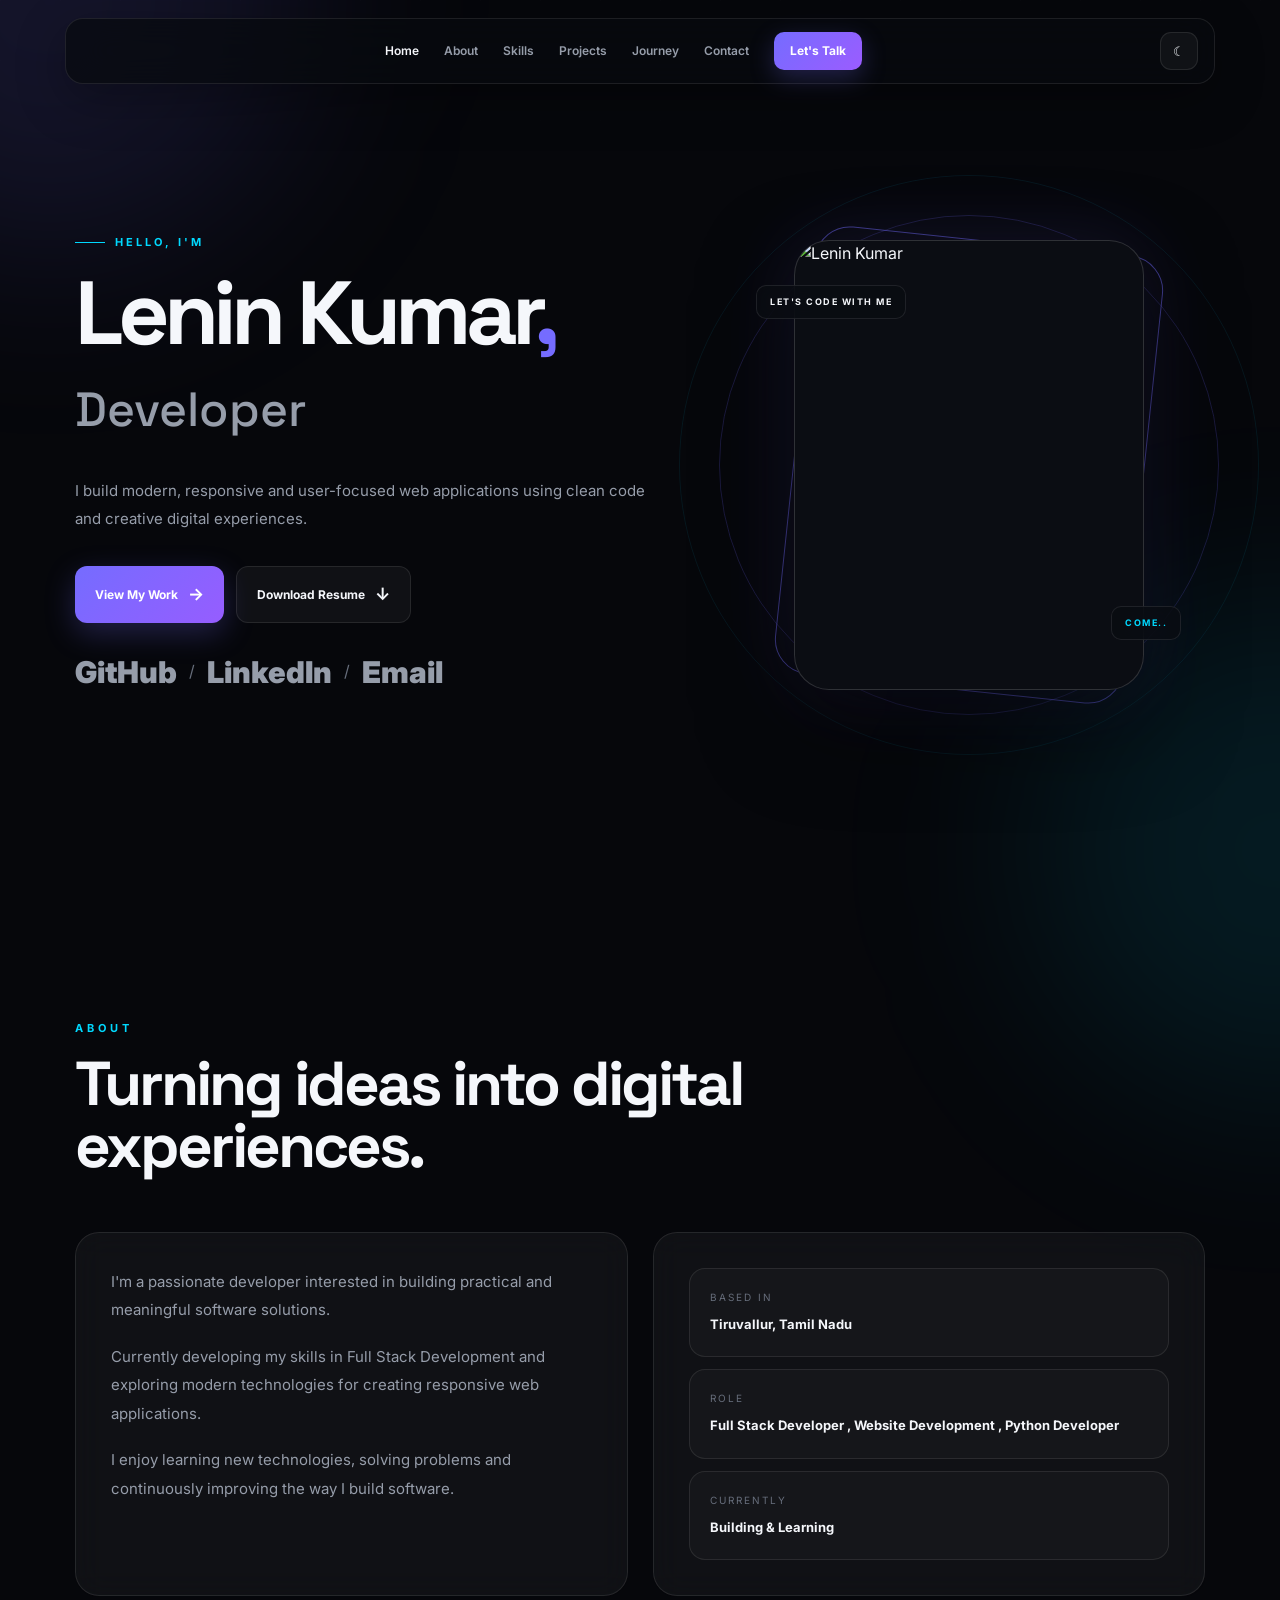
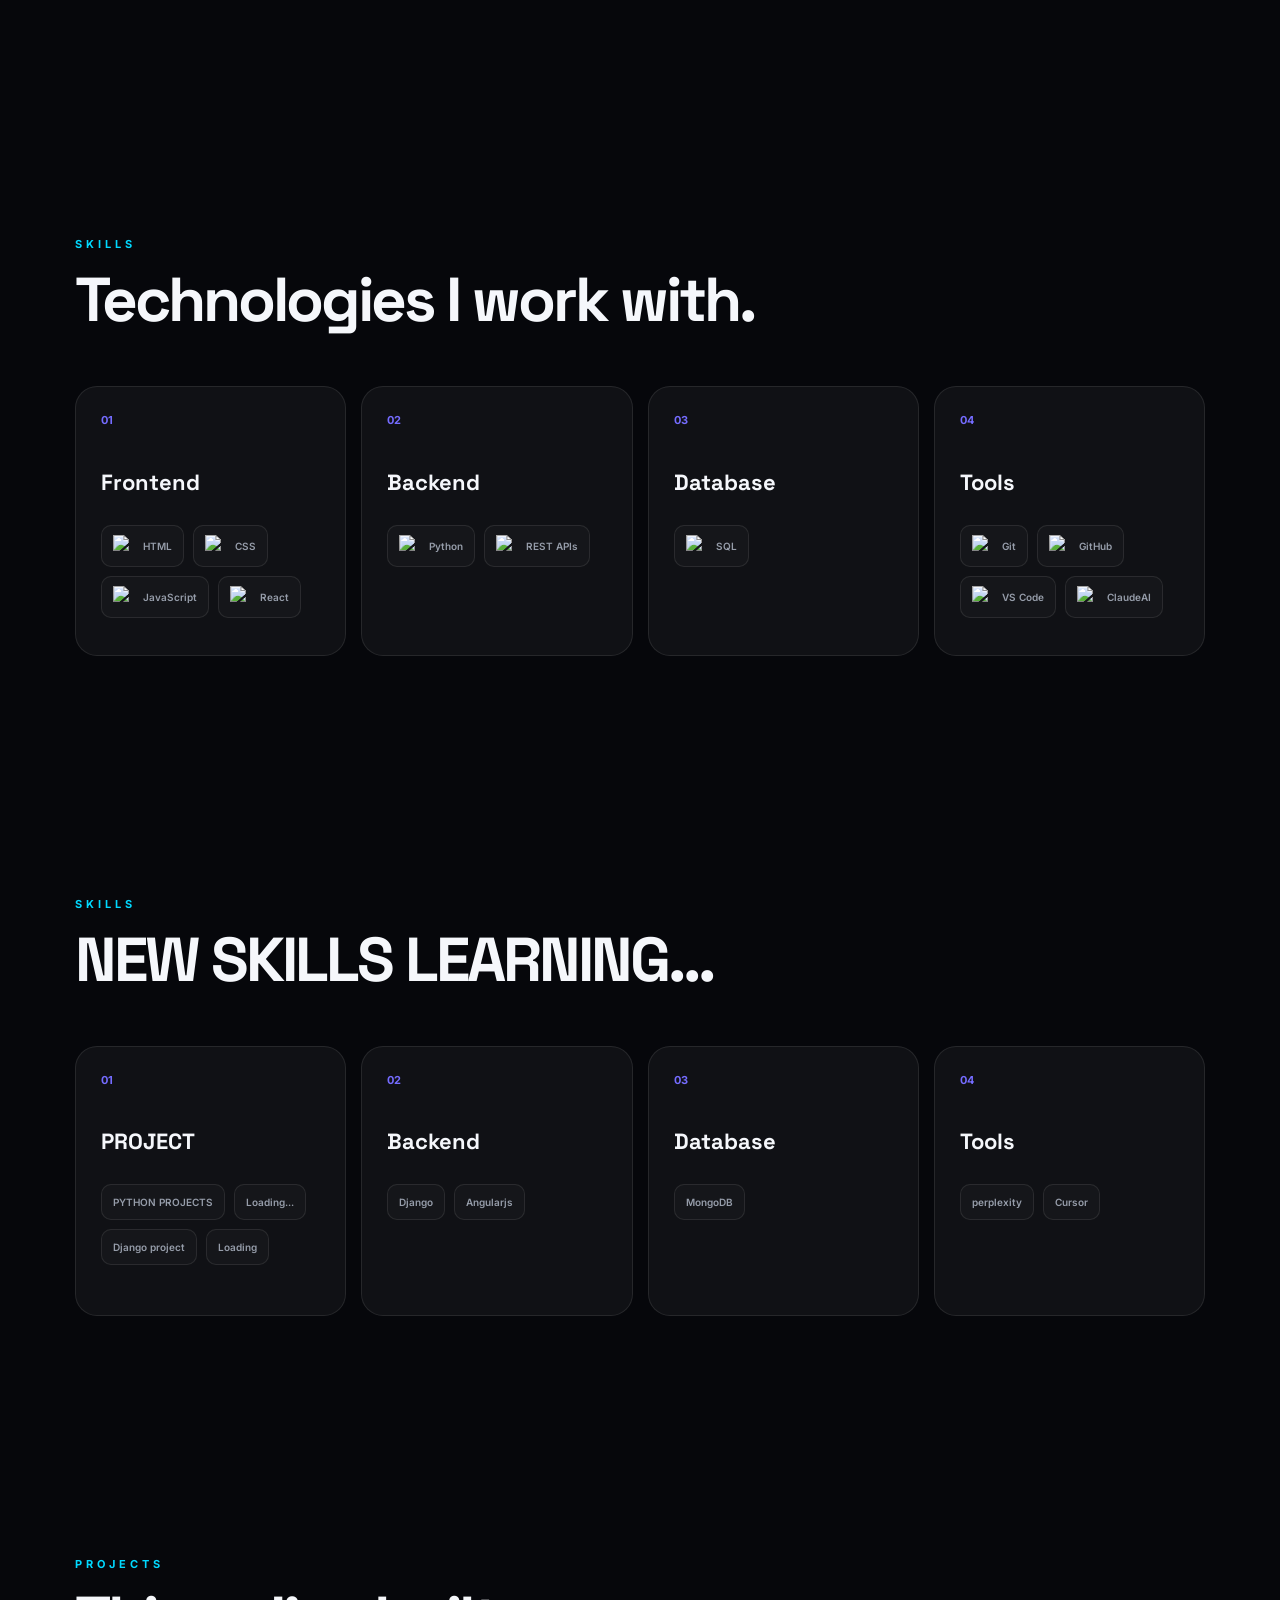
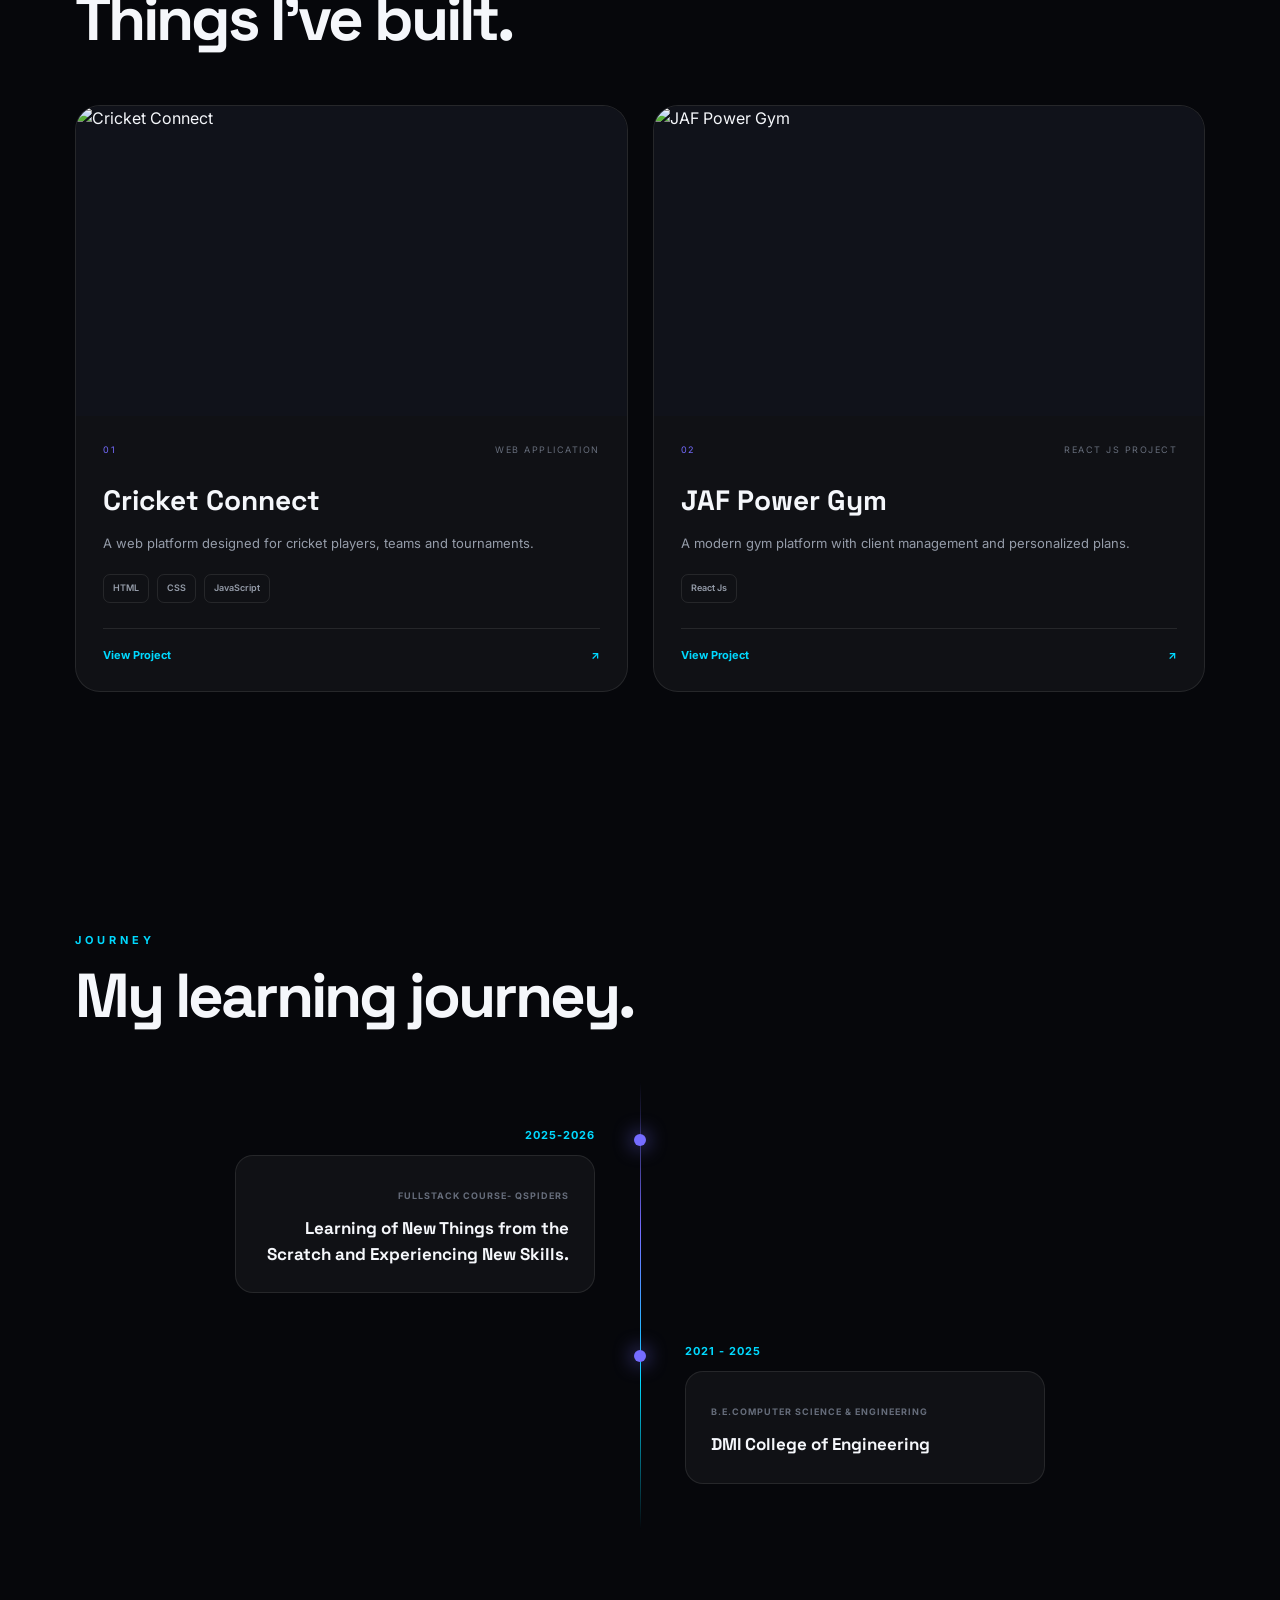
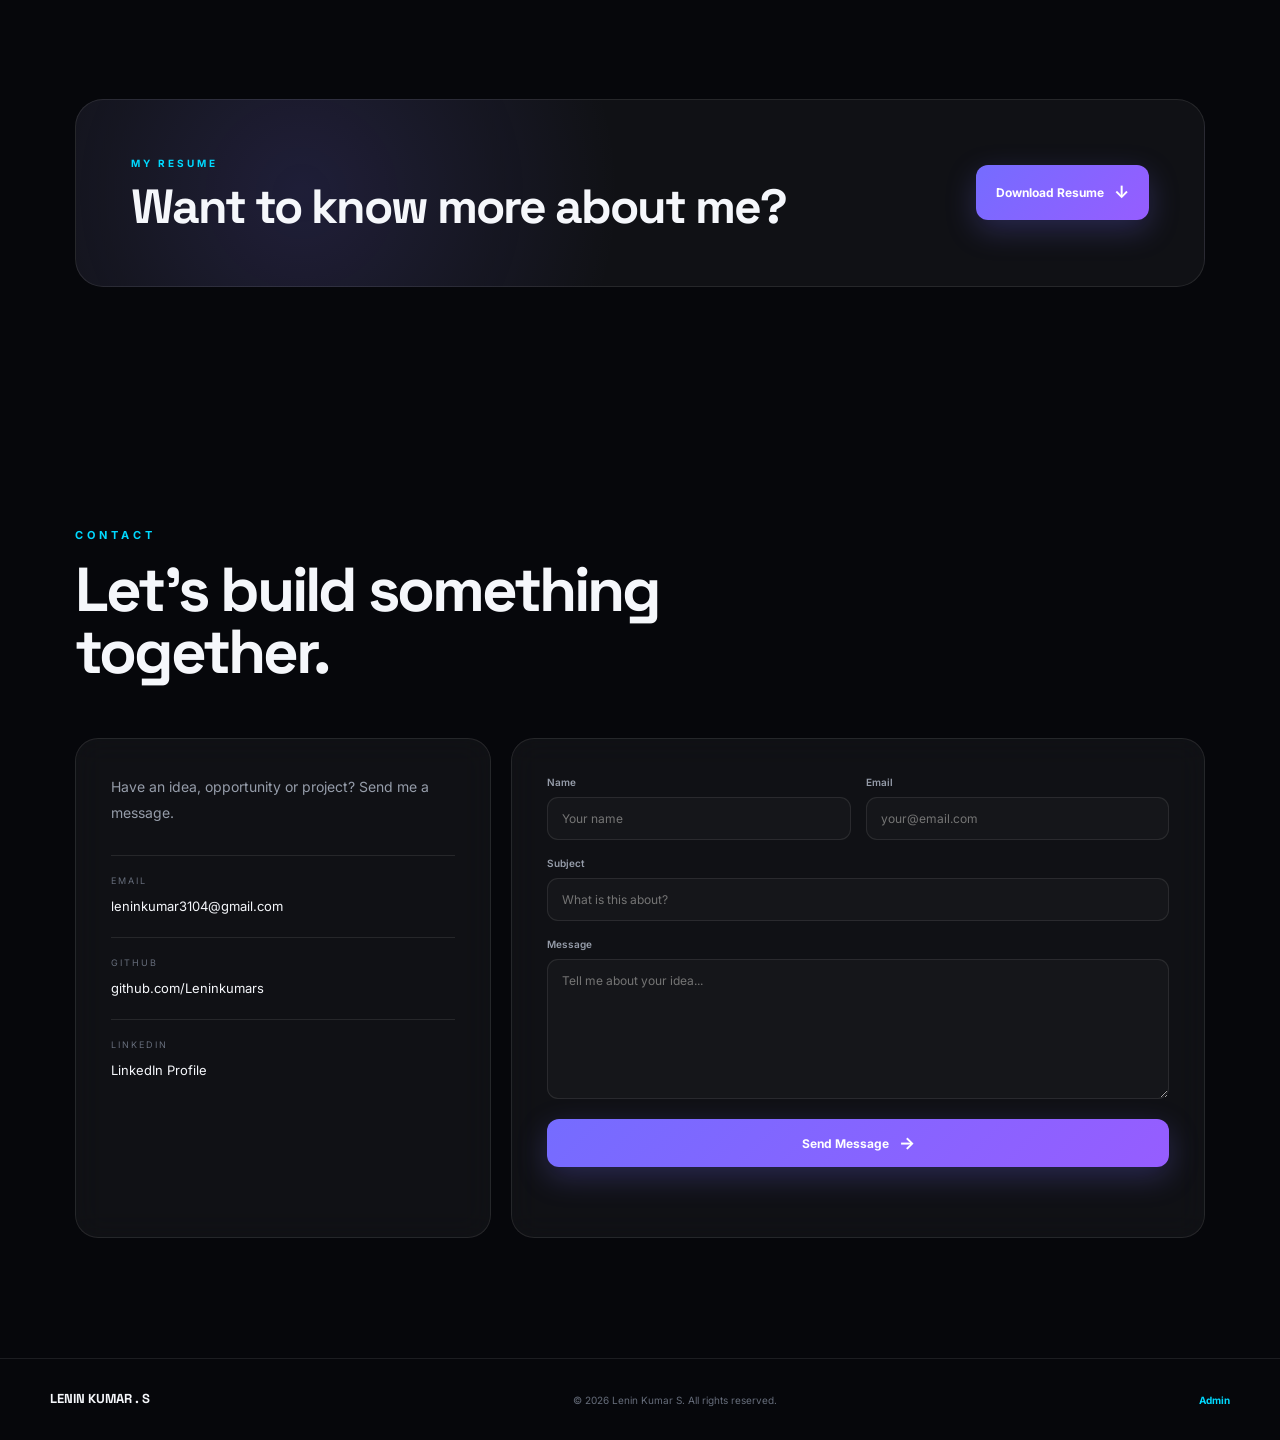
==== index.html @ 37f8642b "index.html" ====
<!DOCTYPE html>
<html lang="en">

<head>
    <meta charset="UTF-8">

    <meta name="viewport"
          content="width=device-width, initial-scale=1.0">

    <meta name="description"
          content="Lenin Kumar S - Developer Portfolio">

    <title>Lenin Kumar S | Developer</title>

    

    <link rel="preconnect"
          href="https://fonts.googleapis.com">

    <link rel="preconnect"
          href="https://fonts.gstatic.com"
          crossorigin>

    <link href="https://fonts.googleapis.com/css2?family=Inter:wght@400;500;600;700;800&family=Space+Grotesk:wght@400;500;600;700&display=swap"
          rel="stylesheet">

  <style>
    @import url('https://fonts.googleapis.com/css2?family=Inter:wght@400;500;600;700;800&family=Space+Grotesk:wght@400;500;600;700&display=swap');

:root {
    --bg: #06070b;
    --bg2: #0b0d13;

    --card: rgba(255,255,255,0.045);
    --card-hover: rgba(255,255,255,0.075);

    --text: #f5f7fb;
    --muted: #969daa;
    --muted2: #666d7b;

    --accent: #756cff;
    --accent2: #00d9ff;

    --border: rgba(255,255,255,0.09);

    --max: 1180px;

    --radius: 24px;
}

* {
    margin: 0;
    padding: 0;
    box-sizing: border-box;
}

html {
    scroll-behavior: smooth;
}

body {
    font-family: "Inter", sans-serif;

    background: var(--bg);

    color: var(--text);

    line-height: 1.6;

    overflow-x: hidden;
}

body.light {
    --bg: #f5f7fb;
    --bg2: #ffffff;

    --card: rgba(0,0,0,0.035);
    --card-hover: rgba(0,0,0,0.065);

    --text: #11131a;
    --muted: #5c6370;
    --muted2: #7d8490;

    --border: rgba(0,0,0,0.1);
}

a {
    color: inherit;
    text-decoration: none;
}

button,
input,
textarea {
    font-family: inherit;
}

/* =====================================================
   BACKGROUND
===================================================== */

.bg-grid {
    position: fixed;

    inset: 0;

    pointer-events: none;

    z-index: -5;

    opacity: .25;

    background-image:
        linear-gradient(
            rgba(255,255,255,.025) 1px,
            transparent 1px
        ),
        linear-gradient(
            90deg,
            rgba(255,255,255,.025) 1px,
            transparent 1px
        );

    background-size: 60px 60px;

    mask-image: linear-gradient(
        to bottom,
        black,
        transparent 85%
    );
}

.glow {
    position: fixed;

    width: 500px;
    height: 500px;

    border-radius: 50%;

    filter: blur(100px);

    pointer-events: none;

    z-index: -4;
}

.glow-one {
    top: -250px;
    left: -200px;

    background: rgba(117,108,255,.13);
}

.glow-two {
    right: -250px;
    bottom: -200px;

    background: rgba(0,217,255,.09);
}

/* =====================================================
   NAVBAR
===================================================== */

.navbar {
    position: fixed;

    top: 18px;
    left: 50%;

    transform: translateX(-50%);

    width: min(1150px, calc(100% - 30px));

    z-index: 1000;
}

.nav-container {
    display: flex;

    align-items: center;

    justify-content: space-between;

    padding: 13px 16px 13px 20px;

    border: 1px solid var(--border);

    border-radius: 18px;

    background: rgba(8,10,15,.72);

    backdrop-filter: blur(22px);

    box-shadow:
        0 15px 50px rgba(0,0,0,.3);
}

.light .nav-container {
    background: rgba(255,255,255,.78);
}

.logo {
    font-family: "Space Grotesk", sans-serif;

    font-size: 20px;

    font-weight: 700;

    letter-spacing: -1px;
}

.logo span {
    color: var(--accent2);
}

.nav-menu {
    display: flex;

    align-items: center;

    gap: 25px;
}

.nav-link {
    color: var(--muted);

    font-size: 12px;

    font-weight: 600;

    transition: .3s ease;
}

.nav-link:hover,
.nav-link.active {
    color: var(--text);
}

.nav-talk {
    padding: 9px 16px;

    border-radius: 10px;

    background: linear-gradient(
        135deg,
        var(--accent),
        #9b5cff
    );

    color: white;

    font-size: 12px;

    font-weight: 700;

    box-shadow:
        0 8px 25px rgba(117,108,255,.25);
}

.nav-actions {
    display: flex;

    align-items: center;

    gap: 8px;
}

.theme-toggle,
.menu-btn {
    width: 38px;
    height: 38px;

    border: 1px solid var(--border);

    border-radius: 11px;

    background: var(--card);

    color: var(--text);

    cursor: pointer;

    transition: .3s ease;
}

.theme-toggle:hover,
.menu-btn:hover {
    border-color: var(--accent);

    transform: translateY(-2px);
}

.menu-btn {
    display: none;

    font-size: 17px;
}

/* =====================================================
   GENERAL
===================================================== */

.section {
    max-width: var(--max);

    margin: auto;

    padding: 120px 25px;
}

.container {
    width: 100%;
}

.section-heading {
    max-width: 800px;

    margin-bottom: 55px;
}

.section-heading p {
    color: var(--accent2);

    font-size: 11px;

    letter-spacing: 4px;

    font-weight: 700;

    margin-bottom: 15px;
}

.section-heading h2 {
    font-family: "Space Grotesk", sans-serif;

    font-size: clamp(38px, 5vw, 62px);

    line-height: 1;

    letter-spacing: -3px;
}

/* =====================================================
   HERO
===================================================== */

.hero {
    min-height: 100vh;

    display: flex;

    align-items: center;

    padding-top: 150px;
}

.hero-container {
    width: 100%;

    display: grid;

    grid-template-columns: 1.1fr .9fr;

    align-items: center;

    gap: 80px;
}

.hero-label {
    display: flex;

    align-items: center;

    gap: 10px;

    color: var(--accent2);

    font-size: 11px;

    letter-spacing: 3px;

    font-weight: 700;

    margin-bottom: 22px;
}

.hero-label span {
    width: 30px;
    height: 1px;

    background: var(--accent2);
}

.hero h1 {
    font-family: "Space Grotesk", sans-serif;

    font-size: clamp(55px, 7vw, 95px);

    line-height: .9;

    letter-spacing: -6px;

    margin-bottom: 18px;
}

.hero h1 span {
    color: var(--accent);
}

.hero h2 {
    font-family: "Space Grotesk", sans-serif;

    font-size: clamp(28px, 4vw, 48px);

    font-weight: 500;

    color: var(--muted);

    margin-bottom: 28px;
}

.hero-description {
    max-width: 580px;

    color: var(--muted);

    font-size: 15px;

    line-height: 1.9;

    margin-bottom: 32px;
}

/* =====================================================
   BUTTONS
===================================================== */

.hero-buttons {
    display: flex;

    gap: 12px;

    flex-wrap: wrap;
}

.btn {
    display: inline-flex;

    align-items: center;

    justify-content: center;

    gap: 10px;

    padding: 14px 20px;

    border-radius: 12px;

    font-size: 12px;

    font-weight: 700;

    transition: .35s ease;
}

.btn span {
    font-size: 17px;
}

.btn-primary {
    color: white;

    background: linear-gradient(
        135deg,
        var(--accent),
        #965dff
    );

    box-shadow:
        0 10px 30px rgba(117,108,255,.25);
}

.btn-secondary {
    border: 1px solid var(--border);

    background: var(--card);

    color: var(--text);
}

.btn:hover {
    transform: translateY(-4px);
}

.btn-primary:hover {
    box-shadow:
        0 15px 40px rgba(117,108,255,.4);
}

/* =====================================================
   SOCIAL
===================================================== */

.social-links {
    display: flex;

    align-items: center;

    gap: 12px;

    margin-top: 25px;
}

.social-links a {
    color: var(--muted);

    font-size: 30px;

    font-weight: 1000;

    transition: .3s ease;
}

.social-links a:hover {
    color: var(--accent2);
}

.social-links span {
    color: var(--muted2);
}

/* =====================================================
   HERO IMAGE
===================================================== */

.hero-image-wrapper {
    position: relative;

    display: flex;

    justify-content: center;

    align-items: center;

    min-height: 500px;
}

.hero-image {
    position: relative;

    width: 350px;
    height: 450px;

    overflow: hidden;

    border-radius: 35px;

    z-index: 2;

    background: var(--bg2);

    border: 1px solid rgba(255,255,255,.15);

    box-shadow:
        0 35px 90px rgba(0,0,0,.5),
        0 0 80px rgba(117,108,255,.15);
}

.hero-image img {
    width: 100%;
    height: 100%;

    object-fit: cover;
}

.hero-image-border {
    position: absolute;

    width: 350px;
    height: 450px;

    border-radius: 35px;

    border: 1px solid var(--accent);

    transform: rotate(6deg);

    opacity: .5;
}

.image-orbit {
    position: absolute;

    border: 1px solid rgba(117,108,255,.2);

    border-radius: 50%;
}

.orbit-one {
    width: 500px;
    height: 500px;
}

.orbit-two {
    width: 580px;
    height: 580px;

    border-color: rgba(0,217,255,.08);
}

.floating-tag {
    position: absolute;

    padding: 9px 13px;

    border-radius: 10px;

    background: rgba(10,12,18,.75);

    border: 1px solid var(--border);

    backdrop-filter: blur(12px);

    color: var(--text);

    font-size: 9px;

    letter-spacing: 1.5px;

    font-weight: 700;

    z-index: 4;
}

.tag-one {
    top: 70px;
    left: 5%;
}

.tag-two {
    bottom: 75px;
    right: 5%;

    color: var(--accent2);
}

/* =====================================================
   ABOUT
===================================================== */

.about-grid {
    display: grid;

    grid-template-columns: 1fr 1fr;

    gap: 25px;
}

.about-text,
.about-info {
    padding: 35px;

    border: 1px solid var(--border);

    border-radius: var(--radius);

    background: var(--card);

    backdrop-filter: blur(15px);
}

.about-text p {
    color: var(--muted);

    font-size: 15px;

    line-height: 1.9;

    margin-bottom: 18px;
}

.about-info {
    display: flex;

    flex-direction: column;

    gap: 12px;
}

.info-box {
    padding: 20px;

    border-radius: 16px;

    background: rgba(255,255,255,.025);

    border: 1px solid var(--border);
}

.info-box span {
    display: block;

    color: var(--muted2);

    font-size: 10px;

    letter-spacing: 2px;

    text-transform: uppercase;

    margin-bottom: 6px;
}

.info-box strong {
    color: var(--text);

    font-size: 13px;

    line-height: 1.6;
}

/* =====================================================
   SKILLS
===================================================== */

.skills-grid {
    display: grid;

    grid-template-columns: repeat(4, 1fr);

    gap: 15px;
}

.skill-card {
    min-height: 270px;

    padding: 25px;

    border: 1px solid var(--border);

    border-radius: 22px;

    background: var(--card);

    transition: .4s ease;
}

.skill-card:hover {
    transform: translateY(-8px);

    background: var(--card-hover);

    border-color: rgba(117,108,255,.4);

    box-shadow:
        0 25px 60px rgba(0,0,0,.25);
}

.skill-number {
    color: var(--accent);

    font-size: 11px;

    font-weight: 700;

    margin-bottom: 35px;
}

.skill-card h3 {
    font-family: "Space Grotesk", sans-serif;

    font-size: 22px;

    margin-bottom: 25px;
}

.skill-items {
    display: flex;

    flex-wrap: wrap;

    gap: 9px;
}

.skill-item {
    display: flex;

    align-items: center;

    gap: 8px;

    padding: 9px 11px;

    border: 1px solid var(--border);

    border-radius: 10px;

    background: rgba(255,255,255,.025);

    transition: .3s ease;
}

.skill-item:hover {
    border-color: var(--accent);

    transform: translateY(-2px);
}

.skill-item img {
    width: 22px;
    height: 22px;

    object-fit: contain;
}

.skill-item span {
    font-size: 10px;

    color: var(--muted);

    font-weight: 600;
}

/* =====================================================
   PROJECTS
===================================================== */

.projects-grid {
    display: grid;

    grid-template-columns: repeat(2, 1fr);

    gap: 25px;
}

.project-card {
    overflow: hidden;

    border: 1px solid var(--border);

    border-radius: 25px;

    background: var(--card);

    transition: .45s ease;
}

.project-card:hover {
    transform: translateY(-10px);

    border-color: rgba(117,108,255,.45);

    box-shadow:
        0 30px 80px rgba(0,0,0,.4);
}

.project-image {
    position: relative;

    overflow: hidden;

    height: 310px;

    background: #10121a;
}

.project-image img {
    width: 100%;
    height: 100%;

    object-fit: cover;

    transition: .6s ease;
}

.project-card:hover .project-image img {
    transform: scale(1.07);
}

.project-overlay {
    position: absolute;

    inset: 0;

    display: flex;

    align-items: center;

    justify-content: center;

    background: rgba(5,7,12,.65);

    backdrop-filter: blur(3px);

    color: white;

    font-size: 11px;

    font-weight: 700;

    letter-spacing: 2px;

    opacity: 0;

    transition: .4s ease;
}

.project-card:hover .project-overlay {
    opacity: 1;
}

.project-content {
    padding: 27px;
}

.project-top {
    display: flex;

    justify-content: space-between;

    color: var(--muted2);

    font-size: 9px;

    letter-spacing: 1.5px;

    margin-bottom: 20px;
}

.project-top span:first-child {
    color: var(--accent);
}

.project-content h3 {
    font-family: "Space Grotesk", sans-serif;

    font-size: 28px;

    margin-bottom: 10px;
}

.project-content p {
    color: var(--muted);

    font-size: 13px;

    line-height: 1.7;

    margin-bottom: 20px;
}

.project-tech {
    display: flex;

    gap: 8px;

    flex-wrap: wrap;

    margin-bottom: 25px;
}

.project-tech span {
    padding: 6px 9px;

    border: 1px solid var(--border);

    border-radius: 7px;

    color: var(--muted);

    font-size: 9px;

    font-weight: 600;
}

.project-link {
    display: flex;

    align-items: center;

    justify-content: space-between;

    padding-top: 18px;

    border-top: 1px solid var(--border);

    color: var(--accent2);

    font-size: 11px;

    font-weight: 700;
}

/* =====================================================
   JOURNEY
===================================================== */

.timeline {
    position: relative;

    max-width: 900px;

    margin: auto;

    padding: 20px 0;
}

.timeline::before {
    content: "";

    position: absolute;

    left: 50%;

    top: 0;
    bottom: 0;

    width: 1px;

    background:
        linear-gradient(
            to bottom,
            transparent,
            var(--accent),
            var(--accent2),
            transparent
        );
}

.timeline-item {
    position: relative;

    width: 50%;

    padding: 25px 45px;
}

.timeline-item:nth-child(even) {
    margin-left: 50%;
}

.timeline-item:nth-child(odd) {
    text-align: right;
}

.timeline-dot {
    position: absolute;

    width: 12px;
    height: 12px;

    top: 32px;

    border-radius: 50%;

    background: var(--accent);

    box-shadow:
        0 0 20px var(--accent);
}

.timeline-item:nth-child(odd) .timeline-dot {
    right: -6px;
}

.timeline-item:nth-child(even) .timeline-dot {
    left: -6px;
}

.timeline-year {
    color: var(--accent2);

    font-size: 11px;

    font-weight: 700;

    letter-spacing: 1px;

    margin-bottom: 10px;
}

.timeline-content {
    padding: 25px;

    border: 1px solid var(--border);

    border-radius: 18px;

    background: var(--card);

    transition: .35s ease;
}

.timeline-content:hover {
    transform: translateY(-5px);

    border-color: rgba(117,108,255,.4);
}

.timeline-content span {
    color: var(--muted2);

    font-size: 9px;

    letter-spacing: 1px;

    font-weight: 700;
}

.timeline-content h3 {
    font-family: "Space Grotesk", sans-serif;

    font-size: 17px;

    line-height: 1.5;

    margin-top: 10px;
}

/* =====================================================
   RESUME
===================================================== */

.resume {
    padding-top: 50px;
}

.resume-box {
    display: flex;

    align-items: center;

    justify-content: space-between;

    gap: 30px;

    padding: 55px;

    border: 1px solid var(--border);

    border-radius: 28px;

    background:
        radial-gradient(
            circle at 20% 50%,
            rgba(117,108,255,.15),
            transparent 35%
        ),
        var(--card);
}

.resume-box p {
    color: var(--accent2);

    font-size: 10px;

    letter-spacing: 3px;

    font-weight: 700;

    margin-bottom: 12px;
}

.resume-box h2 {
    font-family: "Space Grotesk", sans-serif;

    font-size: clamp(28px, 4vw, 48px);

    line-height: 1;

    letter-spacing: -2px;
}

/* =====================================================
   CONTACT
===================================================== */

.contact-grid {
    display: grid;

    grid-template-columns: .75fr 1.25fr;

    gap: 20px;
}

.contact-info,
.contact-form {
    padding: 35px;

    border: 1px solid var(--border);

    border-radius: 23px;

    background: var(--card);

    backdrop-filter: blur(15px);
}

.contact-info > p {
    color: var(--muted);

    font-size: 14px;

    line-height: 1.8;

    margin-bottom: 30px;
}

.contact-detail {
    padding: 18px 0;

    border-top: 1px solid var(--border);
}

.contact-detail span {
    display: block;

    color: var(--muted2);

    font-size: 9px;

    letter-spacing: 2px;

    text-transform: uppercase;

    margin-bottom: 5px;
}

.contact-detail a {
    color: var(--text);

    font-size: 13px;

    transition: .3s ease;
}

.contact-detail a:hover {
    color: var(--accent2);
}

.contact-form {
    display: flex;

    flex-direction: column;

    gap: 15px;
}

.form-row {
    display: grid;

    grid-template-columns: 1fr 1fr;

    gap: 15px;
}

.form-group {
    display: flex;

    flex-direction: column;

    gap: 7px;
}

.form-group label {
    color: var(--muted);

    font-size: 10px;

    font-weight: 600;
}

.form-group input,
.form-group textarea {
    width: 100%;

    border: 1px solid var(--border);

    border-radius: 11px;

    outline: none;

    background: rgba(255,255,255,.025);

    color: var(--text);

    padding: 13px 14px;

    font-size: 12px;

    transition: .3s ease;
}

.form-group textarea {
    resize: vertical;

    min-height: 140px;
}

.form-group input:focus,
.form-group textarea:focus {
    border-color: var(--accent);

    box-shadow:
        0 0 0 3px rgba(117,108,255,.08);
}

.submit-btn {
    border: none;

    cursor: pointer;

    margin-top: 5px;
}

.form-status {
    min-height: 20px;

    color: var(--accent2);

    font-size: 11px;
}

/* =====================================================
   FOOTER
===================================================== */

.footer {
    border-top: 1px solid var(--border);

    padding: 30px 20px;
}

.footer-container {
    max-width: var(--max);

    margin: auto;

    display: flex;

    justify-content: space-between;

    align-items: center;

    gap: 20px;
}

.footer-logo {
    font-family: "Space Grotesk", sans-serif;

    font-weight: 700;

    font-size: 13px;
}

.footer-container p {
    color: var(--muted2);

    font-size: 10px;
}

.admin-link {
    color: var(--accent2);

    font-size: 10px;

    font-weight: 700;
}

/* =====================================================
   REVEAL ANIMATION
===================================================== */

.reveal {
    opacity: 0;

    transform: translateY(30px);

    transition:
        opacity .8s ease,
        transform .8s ease;
}

.reveal.show {
    opacity: 1;

    transform: translateY(0);
}

/* =====================================================
   SCROLLBAR
===================================================== */

::-webkit-scrollbar {
    width: 7px;
}

::-webkit-scrollbar-track {
    background: var(--bg);
}

::-webkit-scrollbar-thumb {
    background: #343846;

    border-radius: 10px;
}

::-webkit-scrollbar-thumb:hover {
    background: var(--accent);
}

/* =====================================================
   SELECTION
===================================================== */

::selection {
    background: var(--accent);

    color: white;
}

/* =====================================================
   TABLET
===================================================== */

@media(max-width: 1000px) {

    .nav-menu {
        gap: 15px;
    }

    .hero-container {
        grid-template-columns: 1fr;

        text-align: center;

        gap: 60px;
    }

    .hero-content {
        display: flex;

        flex-direction: column;

        align-items: center;
    }

    .hero-label {
        justify-content: center;
    }

    .hero-description {
        margin-left: auto;
        margin-right: auto;
    }

    .social-links {
        justify-content: center;
    }

    .skills-grid {
        grid-template-columns: repeat(2,1fr);
    }

    .about-grid {
        grid-template-columns: 1fr;
    }

    .contact-grid {
        grid-template-columns: 1fr;
    }
}

/* =====================================================
   MOBILE
===================================================== */

@media(max-width: 700px) {

    .navbar {
        top: 10px;

        width: calc(100% - 20px);
    }

    .nav-menu {
        display: none;

        position: absolute;

        top: 62px;

        left: 0;

        width: 100%;

        flex-direction: column;

        align-items: stretch;

        padding: 10px;

        background: rgba(8,10,15,.96);

        border: 1px solid var(--border);

        border-radius: 17px;

        backdrop-filter: blur(20px);
    }

    .light .nav-menu {
        background: rgba(255,255,255,.96);
    }

    .nav-menu.active {
        display: flex;
    }

    .nav-link {
        padding: 12px;

        text-align: center;

        border-radius: 9px;
    }

    .nav-link:hover {
        background: var(--card);
    }

    .nav-talk {
        text-align: center;

        margin-top: 5px;
    }

    .menu-btn {
        display: block;
    }

    .section {
        padding: 85px 18px;
    }

    .hero {
        padding-top: 145px;
    }

    .hero h1 {
        font-size: 53px;

        letter-spacing: -4px;
    }

    .hero h2 {
        font-size: 30px;
    }

    .hero-description {
        font-size: 13px;
    }

    .hero-image-wrapper {
        min-height: 400px;
    }

    .hero-image,
    .hero-image-border {
        width: 275px;
        height: 360px;
    }

    .orbit-one {
        width: 370px;
        height: 370px;
    }

    .orbit-two {
        width: 430px;
        height: 430px;
    }

    .floating-tag {
        display: none;
    }

    .section-heading h2 {
        font-size: 40px;

        letter-spacing: -2px;
    }

    .skills-grid,
    .projects-grid {
        grid-template-columns: 1fr;
    }

    .skill-card {
        min-height: auto;
    }

    .project-image {
        height: 230px;
    }

    .timeline::before {
        left: 8px;
    }

    .timeline-item,
    .timeline-item:nth-child(even) {
        width: 100%;

        margin-left: 0;

        padding-left: 30px;

        padding-right: 0;

        text-align: left;
    }

    .timeline-item:nth-child(odd) .timeline-dot,
    .timeline-item:nth-child(even) .timeline-dot {
        left: 2px;

        right: auto;
    }

    .resume-box {
        flex-direction: column;

        align-items: flex-start;

        padding: 35px;
    }

    .form-row {
        grid-template-columns: 1fr;
    }

    .footer-container {
        flex-direction: column;

        text-align: center;
    }
}

@media(max-width: 400px) {

    .hero h1 {
        font-size: 45px;
    }

    .hero-buttons {
        width: 100%;

        flex-direction: column;
    }

    .btn {
        width: 100%;
    }

    .hero-image,
    .hero-image-border {
        width: 250px;
        height: 325px;
    }
}
  </style>
</head>

<body>

<!-- =====================================================
     BACKGROUND EFFECTS
===================================================== -->

<div class="bg-grid"></div>
<div class="glow glow-one"></div>
<div class="glow glow-two"></div>

<!-- =====================================================
     NAVBAR
===================================================== -->

<header class="navbar">

    <div class="nav-container">

        <a href="#home" class="logo">
            <span></span>
        </a>

        <nav class="nav-menu" id="navMenu">

            <a href="#home" class="nav-link active">Home</a>

            <a href="#about" class="nav-link">About</a>

            <a href="#skills" class="nav-link">Skills</a>

            <a href="#projects" class="nav-link">Projects</a>

            <a href="#journey" class="nav-link">Journey</a>

            <a href="#contact" class="nav-link">Contact</a>

            <a href="#contact" class="nav-talk">
                Let's Talk
            </a>

        </nav>

        <div class="nav-actions">

            <button class="theme-toggle"
                    id="themeToggle"
                    aria-label="Toggle theme">

                <span id="themeIcon">☾</span>

            </button>

            <button class="menu-btn"
                    id="menuBtn"
                    aria-label="Open menu">

                ☰

            </button>

        </div>

    </div>

</header>


<!-- =====================================================
     MAIN
===================================================== -->

<main>

<!-- =====================================================
     HERO
===================================================== -->

<section class="hero section" id="home">

    <div class="hero-container">

        <div class="hero-content reveal">

            <div class="hero-label">
                <span></span>
                HELLO, I'M
            </div>

            <h1>
                Lenin Kumar<span>,</span>
            </h1>

            <h2>
                Developer
            </h2>

            <p class="hero-description">
                I build modern, responsive and user-focused web applications using clean code and creative digital experiences.
            </p>

            <div class="hero-buttons">

                <a href="#projects"
                   class="btn btn-primary">

                    View My Work
                    <span>→</span>

                </a>

                <a href="assets/Leninresume1.pdf"
                   class="btn btn-secondary"
                   download>

                    Download Resume
                    <span>↓</span>

                </a>

            </div>

            <div class="social-links">

                <a href="https://github.com/Leninkumars"
                   target="_blank"
                   rel="noopener noreferrer">
                    GitHub
                </a>

                <span>/</span>

                <a href="https://www.linkedin.com/in/lenin-kumar-0a979b281/"
                   target="_blank"
                   rel="noopener noreferrer">
                    LinkedIn
                </a>

                <span>/</span>

                <a href="mailto:leninkumar3104@gmail.com">
                    Email
                </a>

            </div>

        </div>


        <div class="hero-image-wrapper reveal">

            <div class="image-orbit orbit-one"></div>
            <div class="image-orbit orbit-two"></div>

            <div class="hero-image-border"></div>

            <div class="hero-image">

                <img
                    src="assets/WhatsApp Image 2026-09-02 at 12.15.35 PM.jpeg"
                    alt="Lenin Kumar">

            </div>

            <div class="floating-tag tag-one">
                LET'S CODE WITH ME
            </div>

            <div class="floating-tag tag-two">
                COME..
            </div>

        </div>

    </div>

</section>


<!-- =====================================================
     ABOUT
===================================================== -->

<section class="about section" id="about">

    <div class="container">

        <div class="section-heading reveal">

            <p>ABOUT</p>

            <h2>
                Turning ideas into digital experiences.
            </h2>

        </div>


        <div class="about-grid">

            <div class="about-text reveal">

                <p>
                    I'm a passionate developer interested in building practical and meaningful software solutions.
                </p>

                <p>
                    Currently developing my skills in Full Stack Development and exploring modern technologies for creating responsive web applications.
                </p>

                <p>
                    I enjoy learning new technologies, solving problems and continuously improving the way I build software.
                </p>

            </div>


            <div class="about-info reveal">

                <div class="info-box">

                    <span>Based In</span>

                    <strong>
                        Tiruvallur, Tamil Nadu
                    </strong>

                </div>


                <div class="info-box">

                    <span>Role</span>

                    <strong>
                        Full Stack Developer , Website Development , Python Developer
                    </strong>

                </div>


                <div class="info-box">

                    <span>Currently</span>

                    <strong>
                        Building & Learning
                    </strong>

                </div>

            </div>

        </div>

    </div>

</section>


<!-- =====================================================
     SKILLS
===================================================== -->

<section class="skills section" id="skills">

    <div class="container">

        <div class="section-heading reveal">

            <p>SKILLS</p>

            <h2>
                Technologies I work with.
            </h2>

        </div>


        <div class="skills-grid">

            <!-- FRONTEND -->

            <div class="skill-card reveal">

                <div class="skill-number">
                    01
                </div>

                <h3>
                    Frontend
                </h3>

                <div class="skill-items">

                    <div class="skill-item">

                        <img src="./assets/image.png"
                             alt="HTML">

                        <span>
                            HTML
                        </span>

                    </div>


                    <div class="skill-item">

                        <img src="./assets/css3.png"
                             alt="CSS">

                        <span>
                            CSS
                        </span>

                    </div>


                    <div class="skill-item">

                        <img src="./assets/javascript-logo-png_seeklogo-330541.png"
                             alt="JavaScript">

                        <span>
                            JavaScript
                        </span>

                    </div>


                    <div class="skill-item">

                        <img src="./assets/reactjs-badge.png"
                             alt="React">

                        <span>
                            React
                        </span>

                    </div>

                </div>

            </div>


            <!-- BACKEND -->

            <div class="skill-card reveal">

                <div class="skill-number">
                    02
                </div>

                <h3>
                    Backend
                </h3>

                <div class="skill-items">

                    <div class="skill-item">

                        <img src="./assets/python_logo_icon_168886.webp"
                             alt="Python">

                        <span>
                            Python
                        </span>

                    </div>


                    <div class="skill-item">

                        <img src="./assets/images.jpg"
                             alt="REST APIs">

                        <span>
                            REST APIs
                        </span>

                    </div>

                </div>

            </div>


            <!-- DATABASE -->

            <div class="skill-card reveal">

                <div class="skill-number">
                    03
                </div>

                <h3>
                    Database
                </h3>

                <div class="skill-items">

                    <div class="skill-item">

                        <img src="./assets/sql-download.png"
                             alt="SQL">

                        <span>
                            SQL
                        </span>

                    </div>

                </div>

            </div>


            <!-- TOOLS -->

            <div class="skill-card reveal">

                <div class="skill-number">
                    04
                </div>

                <h3>
                    Tools
                </h3>

                <div class="skill-items">

                    <div class="skill-item">

                        <img src="./assets/git-images.png"
                             alt="Git">

                        <span>
                            Git
                        </span>

                    </div>


                    <div class="skill-item">

                        <img src="./assets/GitHub-logo.png"
                             alt="GitHub">

                        <span>
                            GitHub
                        </span>

                    </div>


                    <div class="skill-item">

                        <img src="./assets/Visual_Studio_Code_1.35_icon.svg.webp"
                             alt="VS Code">

                        <span>
                            VS Code
                        </span>

                    </div>
                     <div class="skill-item">

                        <img src="./assets/images.png"
                             alt="GitHub">

                        <span>
                            ClaudeAI
                        </span>

                    </div>

                </div>

            </div>

        </div>

    </div>

</section>

<!-- UPCOMING OR NEW SKILS LEARNING -->
<section class="skills section" id="skills">

    <div class="container">

        <div class="section-heading reveal">

            <p>SKILLS</p>

            <h2>
                NEW SKILLS LEARNING...
            </h2>

        </div>


        <div class="skills-grid">

            <!-- FRONTEND -->

            <div class="skill-card reveal">

                <div class="skill-number">
                    01
                </div>

                <h3>
                    PROJECT
                </h3>

                <div class="skill-items">

                    <div class="skill-item">

                        <!-- <img src="./assets/image.png"
                             alt="HTML"> -->

                        <span>
                            PYTHON PROJECTS
                        </span>

                    </div>


                    <div class="skill-item">

                        <!-- <img src="./assets/css3.png"
                             alt="CSS"> -->

                        <span>
                            Loading...
                        </span>

                    </div>


                    <div class="skill-item">

                        <!-- <img src="./assets/javascript-logo-png_seeklogo-330541.png"
                             alt="JavaScript"> -->

                        <span>
                            Django project
                        </span>

                    </div>


                    <div class="skill-item"> 

                        <!-- <img src="./assets/reactjs-badge.png"
                             alt="React"> -->

                        <span>
                            Loading 
                        </span>

                    </div>

                </div>

            </div>


            <!-- BACKEND -->

            <div class="skill-card reveal">

                <div class="skill-number">
                    02
                </div>

                <h3>
                    Backend
                </h3>

                <div class="skill-items">

                    <div class="skill-item">

                        <!-- <img src="./assets/python_logo_icon_168886.webp"
                             alt="Python"> -->

                        <span>
                            Django
                        </span>

                    </div>


                    <div class="skill-item">

                        <!-- <img src="./assets/images.jpg"
                             alt="REST APIs"> -->

                        <span>
                            Angularjs
                        </span>

                    </div>

                </div>

            </div>


            <!-- DATABASE -->

            <div class="skill-card reveal">

                <div class="skill-number">
                    03
                </div>

                <h3>
                    Database
                </h3>

                <div class="skill-items">

                    <div class="skill-item">

                        <!-- <img src="./assets/sql-download.png"
                             alt="SQL"> -->

                        <span>
                             MongoDB
                        </span>

                    </div>

                </div>

            </div>


            <!-- TOOLS -->

            <div class="skill-card reveal">

                <div class="skill-number">
                    04
                </div>

                <h3>
                    Tools
                </h3>

                <div class="skill-items">

                    <!-- <div class="skill-item">

                        <img src="./assets/git-images.png"
                             alt="Git">

                        <span>
                            Git
                        </span>

                    </div> -->


                    <div class="skill-item">

                        <!-- <img src="./assets/GitHub-logo.png"
                             alt="GitHub"> -->

                        <span>
                            perplexity
                        </span>

                    </div>
                    


                    <div class="skill-item">

                        <!-- <img src="./assets/Visual_Studio_Code_1.35_icon.svg.webp"
                             alt="VS Code"> -->

                        <span>
                            Cursor
                        </span>

                    </div>

                </div>

            </div>

        </div>

    </div>

</section>


<!-- =====================================================
     PROJECTS
===================================================== -->

<section class="projects section" id="projects">

    <div class="container">

        <div class="section-heading reveal">

            <p>PROJECTS</p>

            <h2>
                Things I've built.
            </h2>

        </div>


        <div class="projects-grid">

            <!-- PROJECT 1 -->

            <article class="project-card reveal"
                     data-project="Cricket Connect">

                <div class="project-image">

                    <img
                        src="assets/Screenshot 2026-04-17 222420.png"
                        alt="Cricket Connect">

                    <div class="project-overlay">
                        VIEW PROJECT ↗
                    </div>

                </div>


                <div class="project-content">

                    <div class="project-top">

                        <span>
                            01
                        </span>

                        <span>
                            WEB APPLICATION
                        </span>

                    </div>


                    <h3>
                        Cricket Connect
                    </h3>


                    <p>
                        A web platform designed for cricket players, teams and tournaments.
                    </p>


                    <div class="project-tech">

                        <span>HTML</span>

                        <span>CSS</span>

                        <span>JavaScript</span>

                    </div>


                    <a href="https://github.com/Leninkumars/cricket-connect-app"
                       class="project-link"
                       target="_blank"
                       rel="noopener noreferrer">

                        View Project
                        <span>↗</span>

                    </a>

                </div>

            </article>


            <!-- PROJECT 2 -->

            <article class="project-card reveal"
                     data-project="JAF Power Gym">

                <div class="project-image">

                    <img
                        src="assets/Screenshot 2026-09-02 123155.png"
                        alt="JAF Power Gym">

                    <div class="project-overlay">
                        VIEW PROJECT ↗
                    </div>

                </div>


                <div class="project-content">

                    <div class="project-top">

                        <span>
                            02
                        </span>

                        <span>
                            REACT JS PROJECT
                        </span>

                    </div>


                    <h3>
                        JAF Power Gym
                    </h3>


                    <p>
                        A modern gym platform with client management and personalized plans.
                    </p>


                    <div class="project-tech">

                        <span>React Js</span>

                    </div>


                    <a href="file:///C:/Users/lenin/OneDrive/Desktop/Gym%20Project/index.html"
                       class="project-link">

                        View Project
                        <span>↗</span>

                    </a>

                </div>

            </article>

        </div>

    </div>

</section>


<!-- =====================================================
     JOURNEY
===================================================== -->

<section class="journey section" id="journey">

    <div class="container">

        <div class="section-heading reveal">

            <p>JOURNEY</p>

            <h2>
                My learning journey.
            </h2>

        </div>


        <div class="timeline">


            <div class="timeline-item reveal">

                <div class="timeline-year">
                    2025-2026
                </div>

                <div class="timeline-dot"></div>

                <div class="timeline-content">

                    <span>
                        FULLSTACK COURSE- QSPIDERS
                    </span>

                    <h3>
                        Learning of New Things from the Scratch and Experiencing New Skills.
                    </h3>

                </div>

            </div>


            <div class="timeline-item reveal">

                <div class="timeline-year">
                    2021 - 2025
                </div>

                <div class="timeline-dot"></div>

                <div class="timeline-content">

                    <span>
                        B.E.COMPUTER SCIENCE & ENGINEERING
                    </span>

                    <h3>
                        DMI College of Engineering
                    </h3>

                </div>

            </div>

        </div>

    </div>

</section>


<!-- =====================================================
     RESUME
===================================================== -->

<section class="resume section">

    <div class="container">

        <div class="resume-box reveal">

            <div>

                <p>
                    MY RESUME
                </p>

                <h2>
                    Want to know more about me?
                </h2>

            </div>


            <a href="assets/Leninresume1.pdf"
               class="btn btn-primary"
               download>

                Download Resume
                <span>↓</span>

            </a>

        </div>

    </div>

</section>


<!-- =====================================================
     CONTACT
===================================================== -->

<section class="contact section" id="contact">

    <div class="container">

        <div class="section-heading reveal">

            <p>CONTACT</p>

            <h2>
                Let's build something together.
            </h2>

        </div>


        <div class="contact-grid">


            <div class="contact-info reveal">

                <p>
                    Have an idea, opportunity or project? Send me a message.
                </p>


                <div class="contact-detail">

                    <span>Email</span>

                    <a href="mailto:leninkumar3104@gmail.com">
                        leninkumar3104@gmail.com
                    </a>

                </div>


                <div class="contact-detail">

                    <span>GitHub</span>

                    <a href="https://github.com/Leninkumars"
                       target="_blank"
                       rel="noopener noreferrer">

                        github.com/Leninkumars

                    </a>

                </div>


                <div class="contact-detail">

                    <span>LinkedIn</span>

                    <a href="https://www.linkedin.com/in/lenin-kumar-0a979b281/"
                       target="_blank"
                       rel="noopener noreferrer">

                        LinkedIn Profile

                    </a>

                </div>

            </div>


            <!-- CONTACT FORM -->

            <form class="contact-form reveal"
                  id="contactForm">

                <div class="form-row">

                    <div class="form-group">

                        <label for="name">
                            Name
                        </label>

                        <input
                            type="text"
                            id="name"
                            name="name"
                            placeholder="Your name"
                            required>

                    </div>


                    <div class="form-group">

                        <label for="email">
                            Email
                        </label>

                        <input
                            type="email"
                            id="email"
                            name="email"
                            placeholder="your@email.com"
                            required>

                    </div>

                </div>


                <div class="form-group">

                    <label for="subject">
                        Subject
                    </label>

                    <input
                        type="text"
                        id="subject"
                        name="subject"
                        placeholder="What is this about?"
                        required>

                </div>


                <div class="form-group">

                    <label for="message">
                        Message
                    </label>

                    <textarea
                        id="message"
                        name="message"
                        rows="6"
                        placeholder="Tell me about your idea..."
                        required></textarea>

                </div>


                <button type="submit"
                        class="btn btn-primary submit-btn">

                    Send Message
                    <span>→</span>

                </button>


                <p id="formStatus"
                   class="form-status">
                </p>

            </form>

        </div>

    </div>

</section>

</main>


<!-- =====================================================
     FOOTER
===================================================== -->

<footer class="footer">

    <div class="footer-container">

        <div class="footer-logo">
            LENIN KUMAR . S
        </div>

        <p>
            © 2026 Lenin Kumar S. All rights reserved.
        </p>

        <a href="admin.html"
           class="admin-link">
            Admin
        </a>

    </div>

</footer>


<script>
  
/* =====================================================
   LENIN PORTFOLIO JAVASCRIPT
===================================================== */

document.addEventListener("DOMContentLoaded", () => {

    /* =================================================
       MOBILE MENU
    ================================================= */

    const menuBtn = document.getElementById("menuBtn");
    const navMenu = document.getElementById("navMenu");

    if (menuBtn && navMenu) {

        menuBtn.addEventListener("click", () => {

            navMenu.classList.toggle("active");

            menuBtn.textContent =
                navMenu.classList.contains("active")
                    ? "✕"
                    : "☰";

        });

    }


    /* =================================================
       CLOSE MOBILE MENU
    ================================================= */

    document.querySelectorAll(".nav-link").forEach(link => {

        link.addEventListener("click", () => {

            if (navMenu) {
                navMenu.classList.remove("active");
            }

            if (menuBtn) {
                menuBtn.textContent = "☰";
            }

        });

    });


    /* =================================================
       ACTIVE NAVIGATION
    ================================================= */

    const sections = document.querySelectorAll("section[id]");
    const navLinks = document.querySelectorAll(".nav-link");

    function updateActiveLink() {

        let current = "";

        sections.forEach(section => {

            const sectionTop =
                section.offsetTop - 180;

            if (window.scrollY >= sectionTop) {
                current = section.getAttribute("id");
            }

        });

        navLinks.forEach(link => {

            link.classList.remove("active");

            if (
                link.getAttribute("href") ===
                `#${current}`
            ) {
                link.classList.add("active");
            }

        });

    }

    window.addEventListener(
        "scroll",
        updateActiveLink
    );

    updateActiveLink();


    /* =================================================
       REVEAL ANIMATION
    ================================================= */

    const revealElements =
        document.querySelectorAll(".reveal");

    if ("IntersectionObserver" in window) {

        const revealObserver =
            new IntersectionObserver(
                entries => {

                    entries.forEach(entry => {

                        if (entry.isIntersecting) {

                            entry.target.classList.add("show");

                            revealObserver.unobserve(
                                entry.target
                            );

                        }

                    });

                },
                {
                    threshold: 0.12
                }
            );

        revealElements.forEach(element => {

            revealObserver.observe(element);

        });

    } else {

        revealElements.forEach(element => {
            element.classList.add("show");
        });

    }


    /* =================================================
       THEME TOGGLE
    ================================================= */

    const themeToggle =
        document.getElementById("themeToggle");

    const themeIcon =
        document.getElementById("themeIcon");

    const savedTheme =
        localStorage.getItem("portfolioTheme");

    if (savedTheme === "light") {

        document.body.classList.add("light");

        if (themeIcon) {
            themeIcon.textContent = "☀";
        }

    } else {

        document.body.classList.remove("light");

        if (themeIcon) {
            themeIcon.textContent = "☾";
        }

    }


    if (themeToggle) {

        themeToggle.addEventListener(
            "click",
            () => {

                document.body.classList.toggle("light");

                const isLight =
                    document.body.classList.contains("light");

                localStorage.setItem(
                    "portfolioTheme",
                    isLight
                        ? "light"
                        : "dark"
                );

                if (themeIcon) {

                    themeIcon.textContent =
                        isLight
                            ? "☀"
                            : "☾";

                }

            }
        );

    }


    /* =================================================
       CONTACT FORM
    ================================================= */

    const contactForm =
        document.getElementById("contactForm");

    const formStatus =
        document.getElementById("formStatus");


    if (contactForm) {

        contactForm.addEventListener(
            "submit",
            function (event) {

                /* Stop normal form submission */

                event.preventDefault();


                /* -----------------------------------------
                   GET FORM ELEMENTS
                ----------------------------------------- */

                const nameInput =
                    document.getElementById("name");

                const emailInput =
                    document.getElementById("email");

                const subjectInput =
                    document.getElementById("subject");

                const messageInput =
                    document.getElementById("message");


                /* -----------------------------------------
                   CHECK FORM ELEMENTS
                ----------------------------------------- */

                if (
                    !nameInput ||
                    !emailInput ||
                    !subjectInput ||
                    !messageInput
                ) {

                    console.error(
                        "Contact form fields are missing."
                    );

                    if (formStatus) {

                        formStatus.textContent =
                            "Form configuration error.";

                    }

                    return;
                }


                /* -----------------------------------------
                   GET VALUES
                ----------------------------------------- */

                const name =
                    nameInput.value.trim();

                const email =
                    emailInput.value.trim();

                const subject =
                    subjectInput.value.trim();

                const message =
                    messageInput.value.trim();


                /* -----------------------------------------
                   VALIDATION
                ----------------------------------------- */

                if (
                    !name ||
                    !email ||
                    !subject ||
                    !message
                ) {

                    if (formStatus) {

                        formStatus.textContent =
                            "Please fill all fields.";

                    }

                    return;
                }


                /* -----------------------------------------
                   EMAIL VALIDATION
                ----------------------------------------- */

                const emailPattern =
                    /^[^\s@]+@[^\s@]+\.[^\s@]+$/;

                if (!emailPattern.test(email)) {

                    if (formStatus) {

                        formStatus.textContent =
                            "Please enter a valid email address.";

                    }

                    return;
                }


                /* -----------------------------------------
                   CREATE REQUEST
                ----------------------------------------- */

                const request = {

                    id: Date.now(),

                    name: name,

                    email: email,

                    subject: subject,

                    message: message,

                    date:
                        new Date().toLocaleString(),

                    status: "New"

                };


                /* -----------------------------------------
                   GET OLD REQUESTS
                ----------------------------------------- */

                let requests = [];

                try {

                    const storedRequests =
                        localStorage.getItem(
                            "portfolioContacts"
                        );

                    if (storedRequests) {

                        requests =
                            JSON.parse(
                                storedRequests
                            );

                    }

                    if (!Array.isArray(requests)) {

                        requests = [];

                    }

                } catch (error) {

                    console.error(
                        "Error reading contact data:",
                        error
                    );

                    requests = [];

                }


                /* -----------------------------------------
                   ADD NEW REQUEST
                ----------------------------------------- */

                requests.unshift(request);


                /* -----------------------------------------
                   KEEP ONLY LAST 100
                ----------------------------------------- */

                requests =
                    requests.slice(0, 100);


                /* -----------------------------------------
                   SAVE REQUEST
                ----------------------------------------- */

                try {

                    localStorage.setItem(
                        "portfolioContacts",
                        JSON.stringify(requests)
                    );

                    console.log(
                        "Message saved successfully:",
                        request
                    );

                } catch (error) {

                    console.error(
                        "Error saving contact request:",
                        error
                    );

                    if (formStatus) {

                        formStatus.textContent =
                            "Unable to save message.";

                    }

                    return;

                }


                /* -----------------------------------------
                   SUCCESS MESSAGE
                ----------------------------------------- */

                if (formStatus) {

                    formStatus.textContent =
                        "Message received successfully.";

                }


                /* -----------------------------------------
                   CLEAR FORM
                ----------------------------------------- */

                contactForm.reset();

            }
        );

    }


    /* =================================================
       VISITOR TRACKING
    ================================================= */

    const visitorData = {

        id: Date.now(),

        date:
            new Date().toLocaleString(),

        page:
            window.location.pathname,

        userAgent:
            navigator.userAgent

    };


    let visitors = [];

    try {

        const storedVisitors =
            localStorage.getItem(
                "portfolioVisitors"
            );

        if (storedVisitors) {

            visitors =
                JSON.parse(
                    storedVisitors
                );

        }

        if (!Array.isArray(visitors)) {
            visitors = [];
        }

    } catch (error) {

        console.error(
            "Error reading visitor data:",
            error
        );

        visitors = [];

    }


    visitors.unshift(visitorData);


    /* Keep latest 100 visitors */

    visitors =
        visitors.slice(0, 100);


    try {

        localStorage.setItem(
            "portfolioVisitors",
            JSON.stringify(visitors)
        );

    } catch (error) {

        console.error(
            "Error saving visitor data:",
            error
        );

    }


    /* =================================================
       PROJECT CLICK TRACKING
    ================================================= */

    document
        .querySelectorAll(".project-link")
        .forEach(link => {

            link.addEventListener(
                "click",
                () => {

                    const card =
                        link.closest(
                            ".project-card"
                        );

                    const projectName =
                        card?.dataset.project ||
                        "Unknown Project";


                    const clickData = {

                        project:
                            projectName,

                        date:
                            new Date().toLocaleString()

                    };


                    let projectClicks = [];

                    try {

                        const storedClicks =
                            localStorage.getItem(
                                "portfolioProjectClicks"
                            );

                        if (storedClicks) {

                            projectClicks =
                                JSON.parse(
                                    storedClicks
                                );

                        }

                        if (
                            !Array.isArray(
                                projectClicks
                            )
                        ) {

                            projectClicks = [];

                        }

                    } catch (error) {

                        console.error(
                            "Error reading project clicks:",
                            error
                        );

                        projectClicks = [];

                    }


                    projectClicks.unshift(
                        clickData
                    );


                    /* Keep latest 100 clicks */

                    projectClicks =
                        projectClicks.slice(
                            0,
                            100
                        );


                    try {

                        localStorage.setItem(
                            "portfolioProjectClicks",
                            JSON.stringify(
                                projectClicks
                            )
                        );

                    } catch (error) {

                        console.error(
                            "Error saving project click:",
                            error
                        );

                    }

                }
            );

        });


    /* =================================================
       SYNC THEME FROM OTHER TAB
    ================================================= */

    window.addEventListener(
        "storage",
        event => {

            if (
                event.key ===
                "portfolioTheme"
            ) {

                if (event.newValue === "light") {

                    document.body.classList.add(
                        "light"
                    );

                    if (themeIcon) {
                        themeIcon.textContent =
                            "☀";
                    }

                } else {

                    document.body.classList.remove(
                        "light"
                    );

                    if (themeIcon) {
                        themeIcon.textContent =
                            "☾";
                    }

                }

            }

        }
    );

});

</script>

</body>
</html>
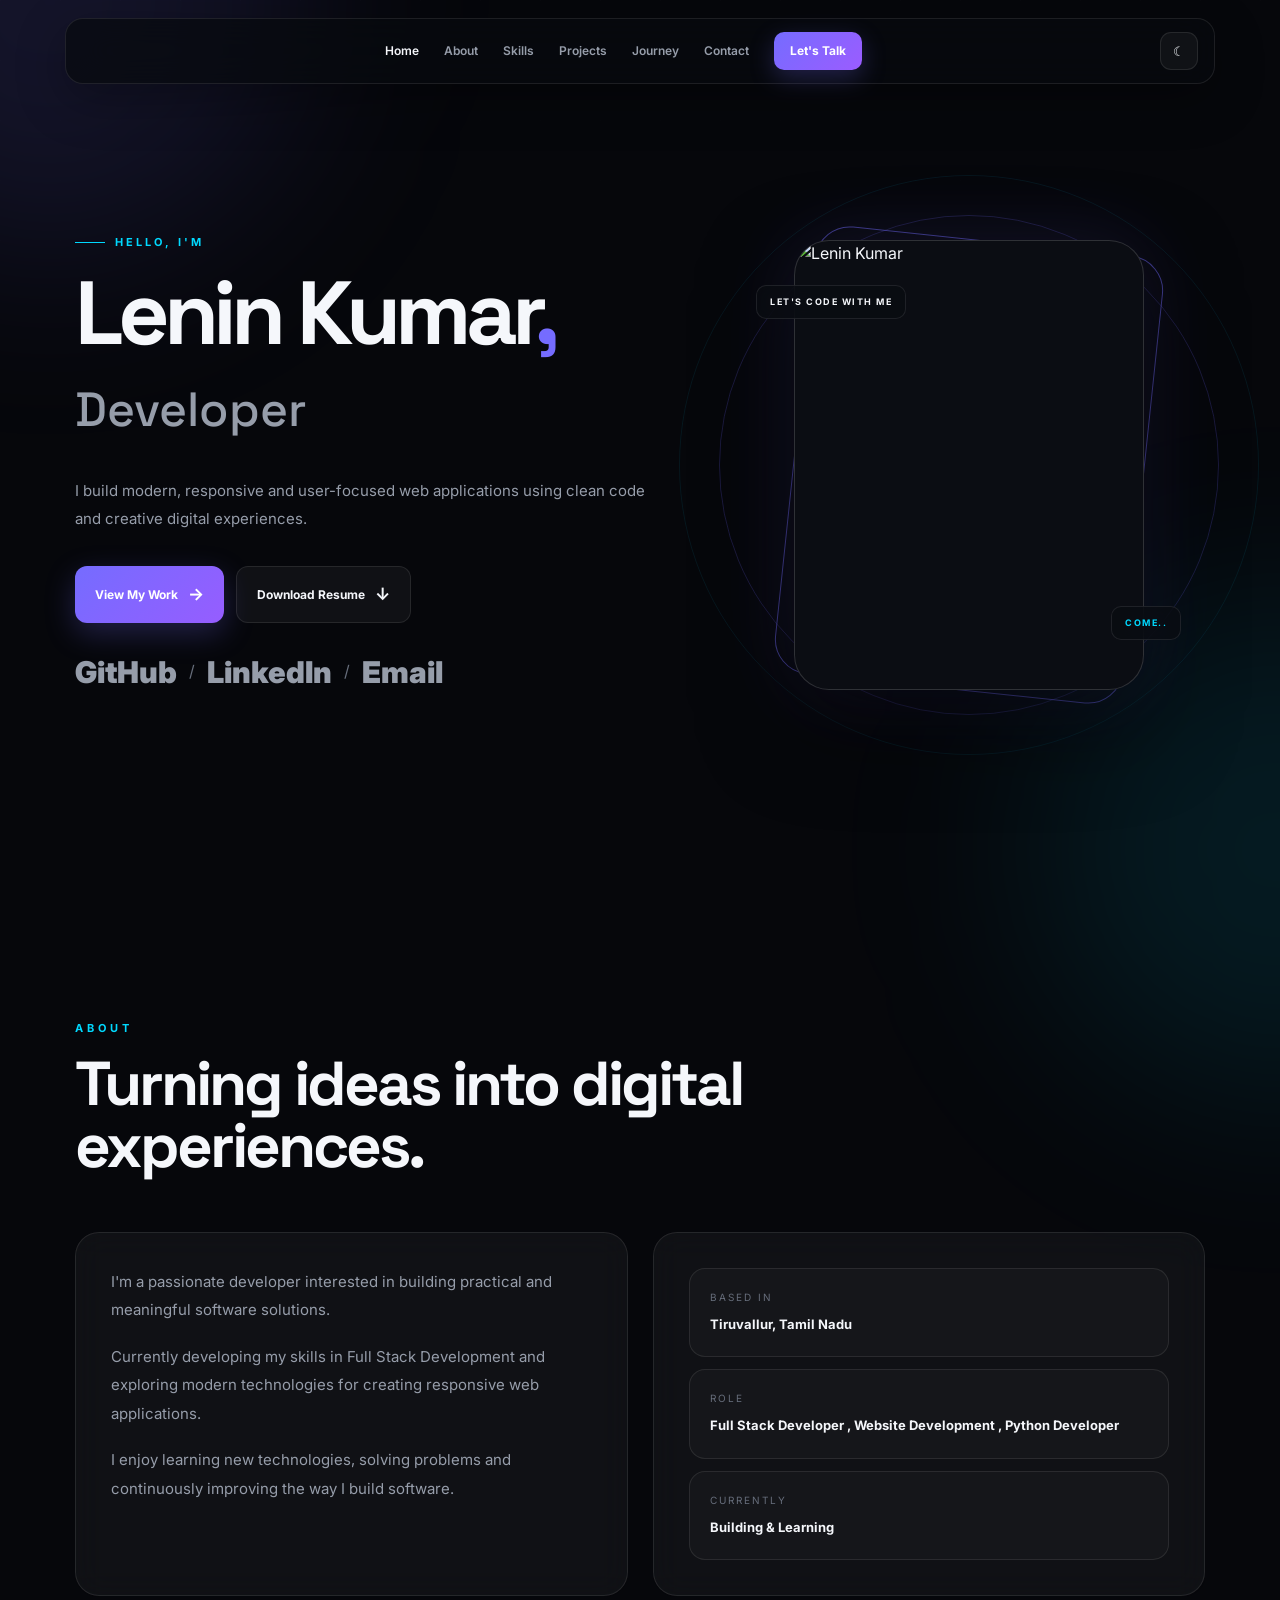
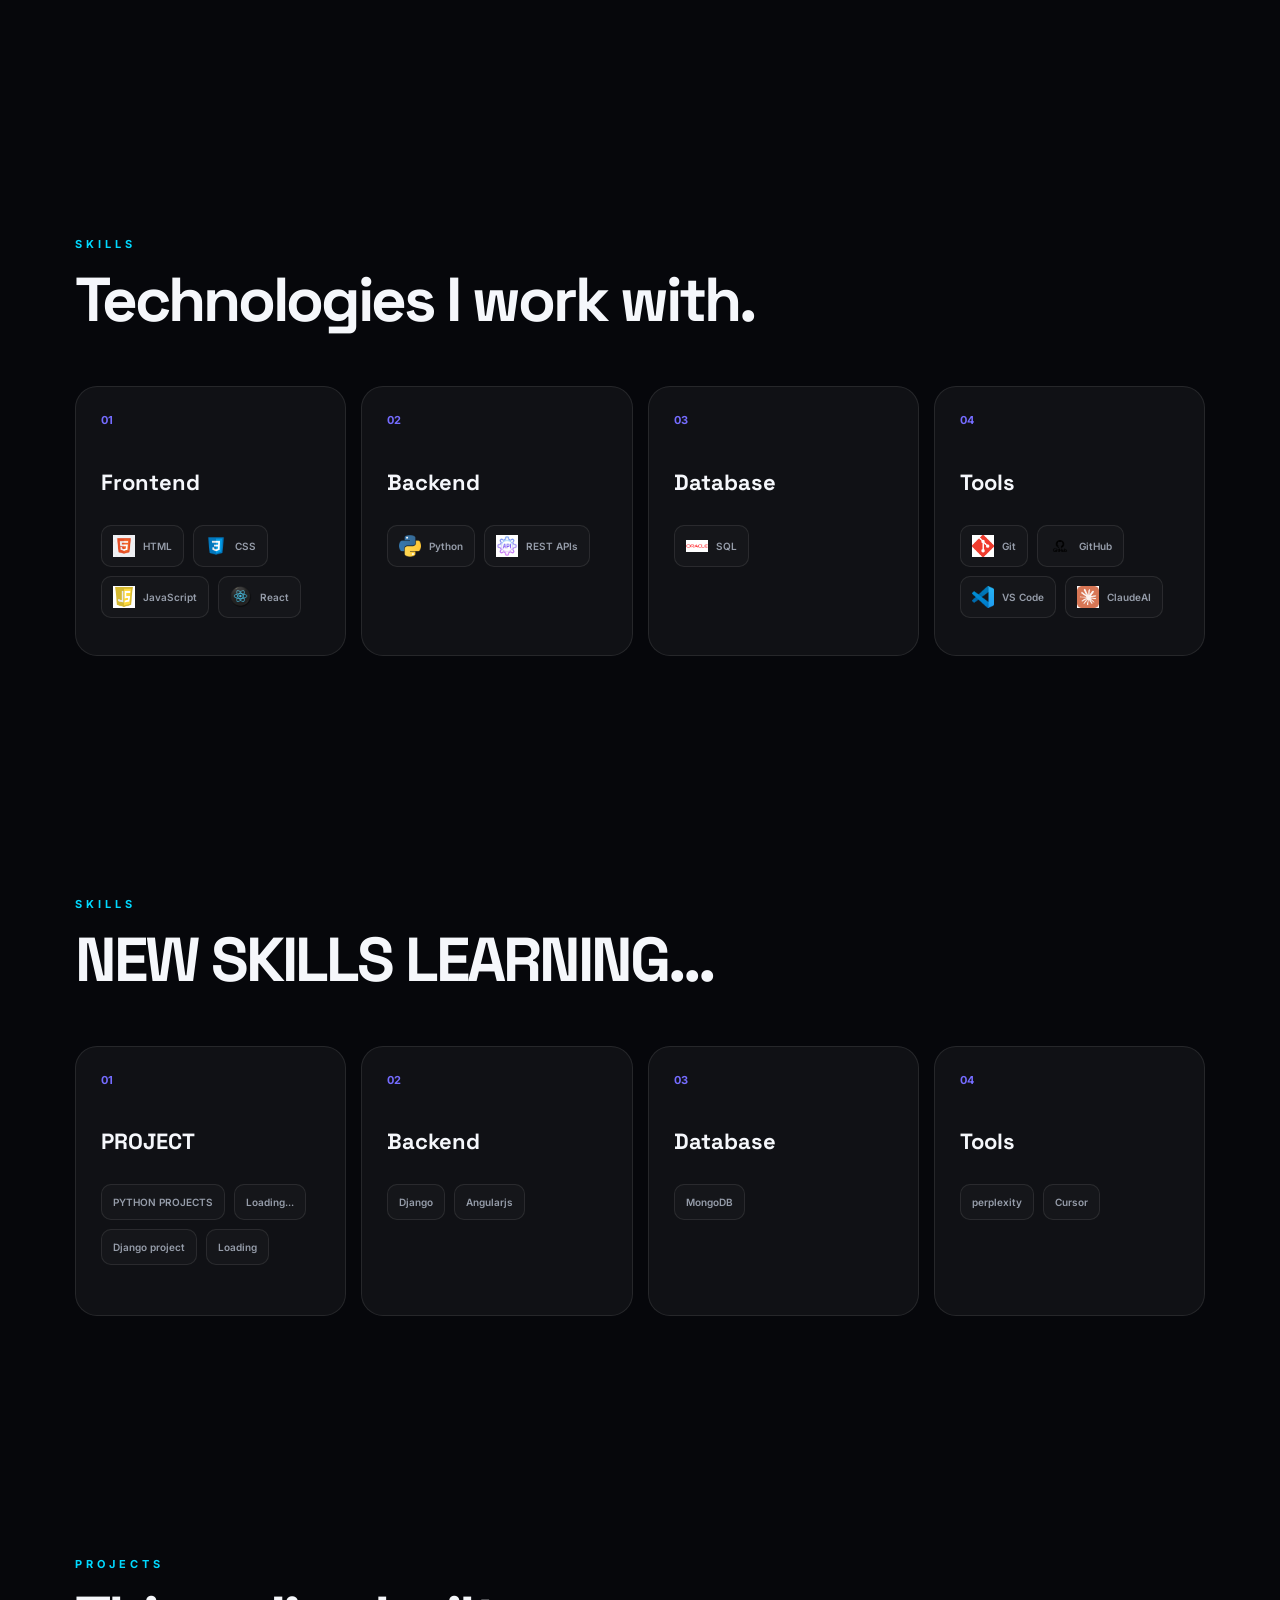
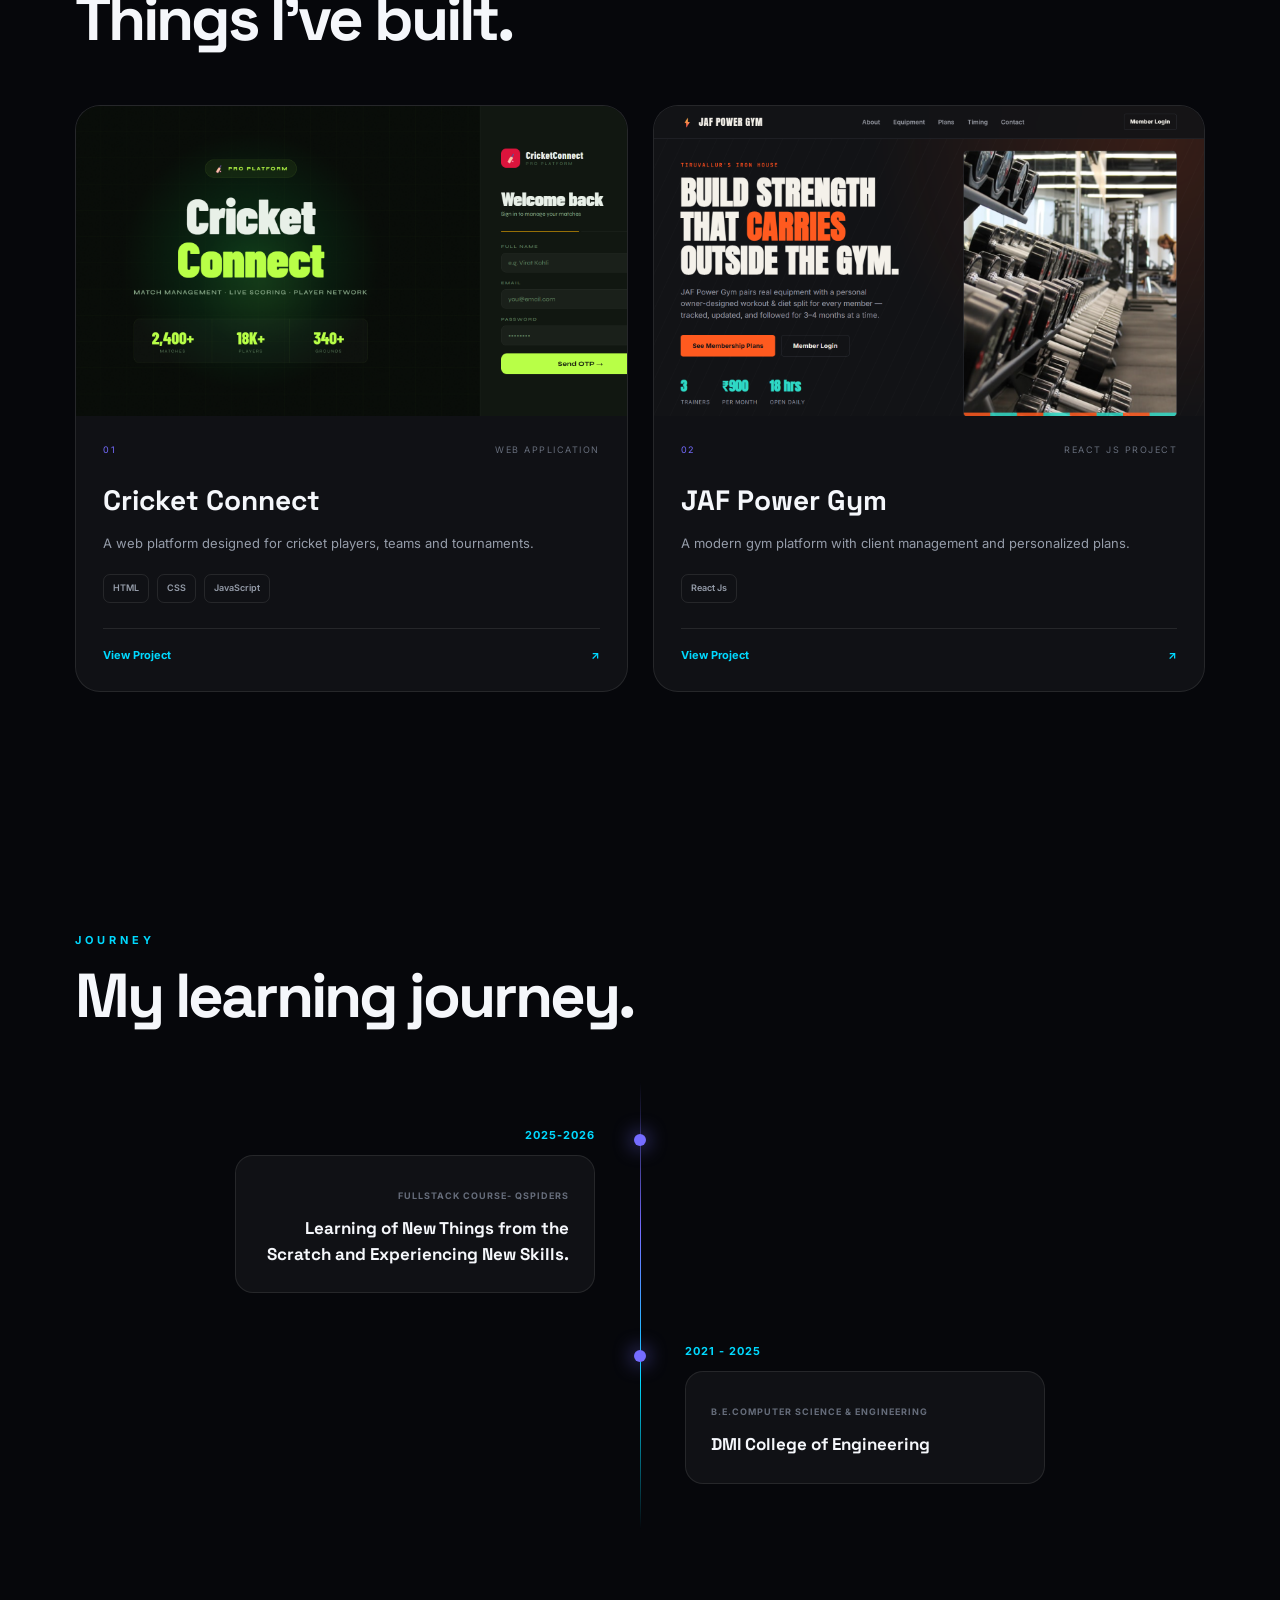
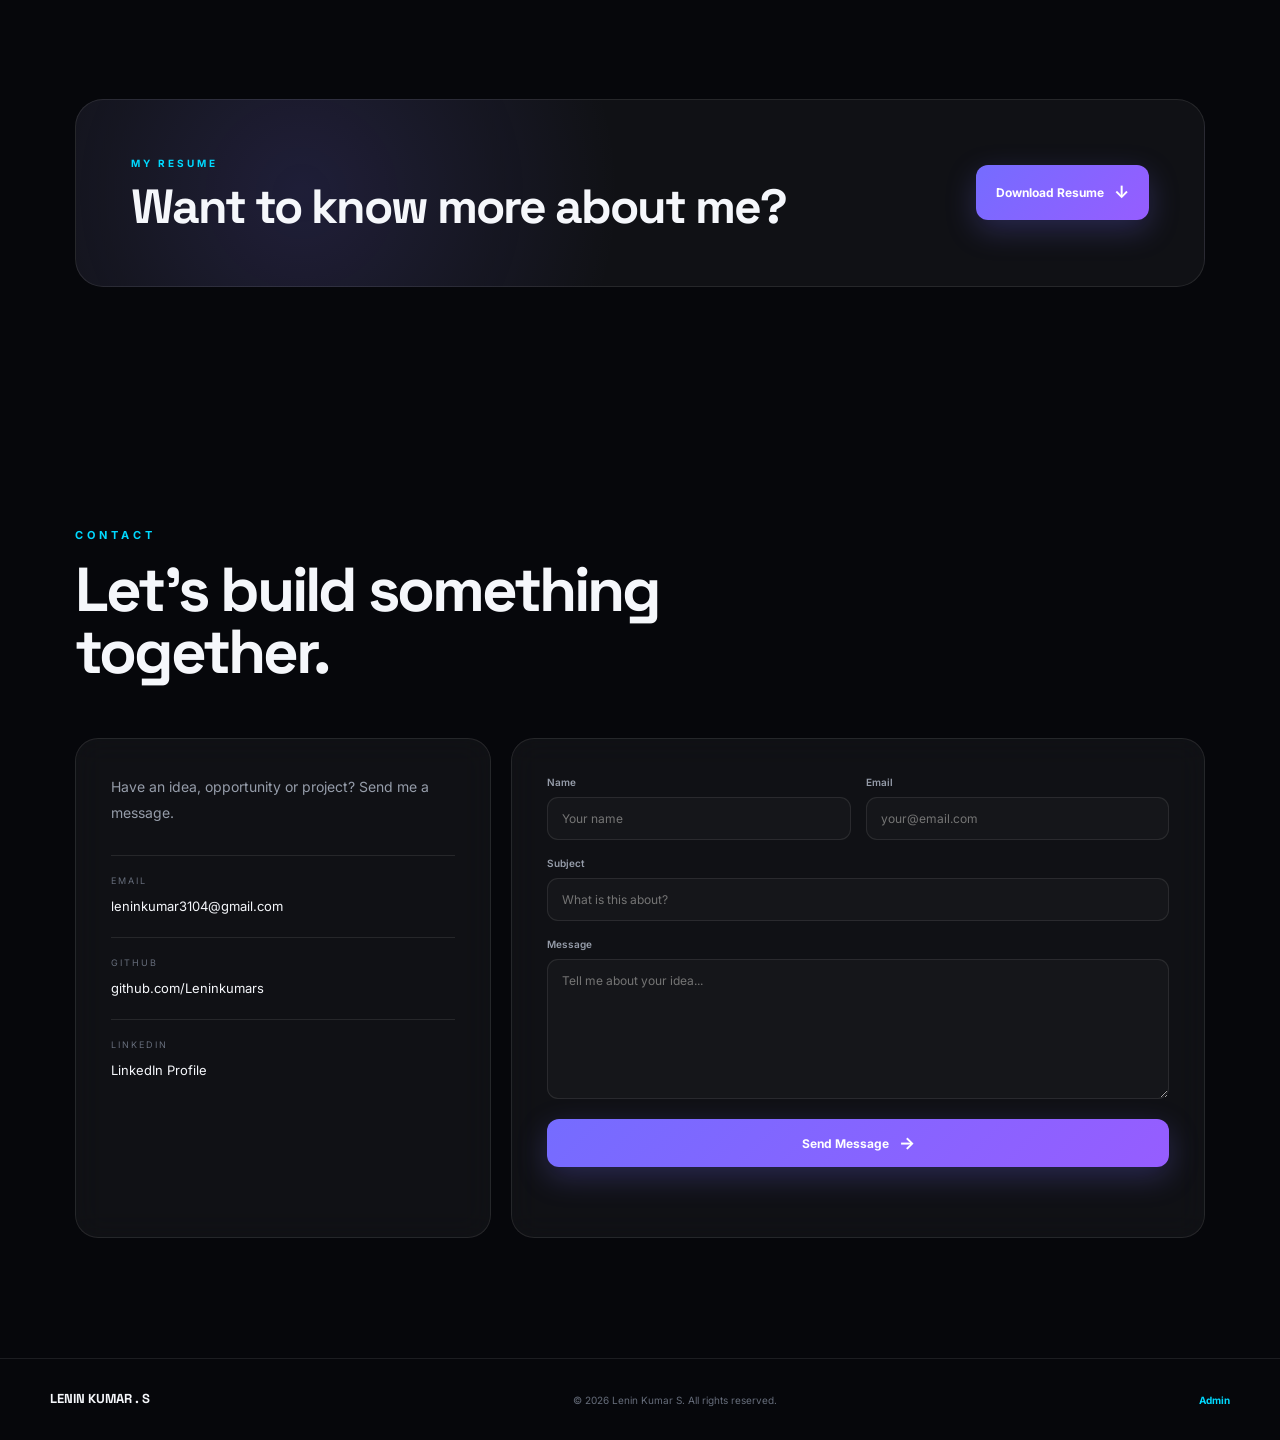
==== commit 16366863: "index.html" ====
--- a/index.html
+++ b/index.html
@@ -1832,7 +1832,7 @@
             <div class="hero-image">
 
                 <img
-                    src="assets/WhatsApp Image 2026-09-02 at 12.15.35 PM.jpeg"
+                    src="assets/ChatGPT Image Sep 3, 2026, 04_21_41 PM.png"
                     alt="Lenin Kumar">
 
             </div>
